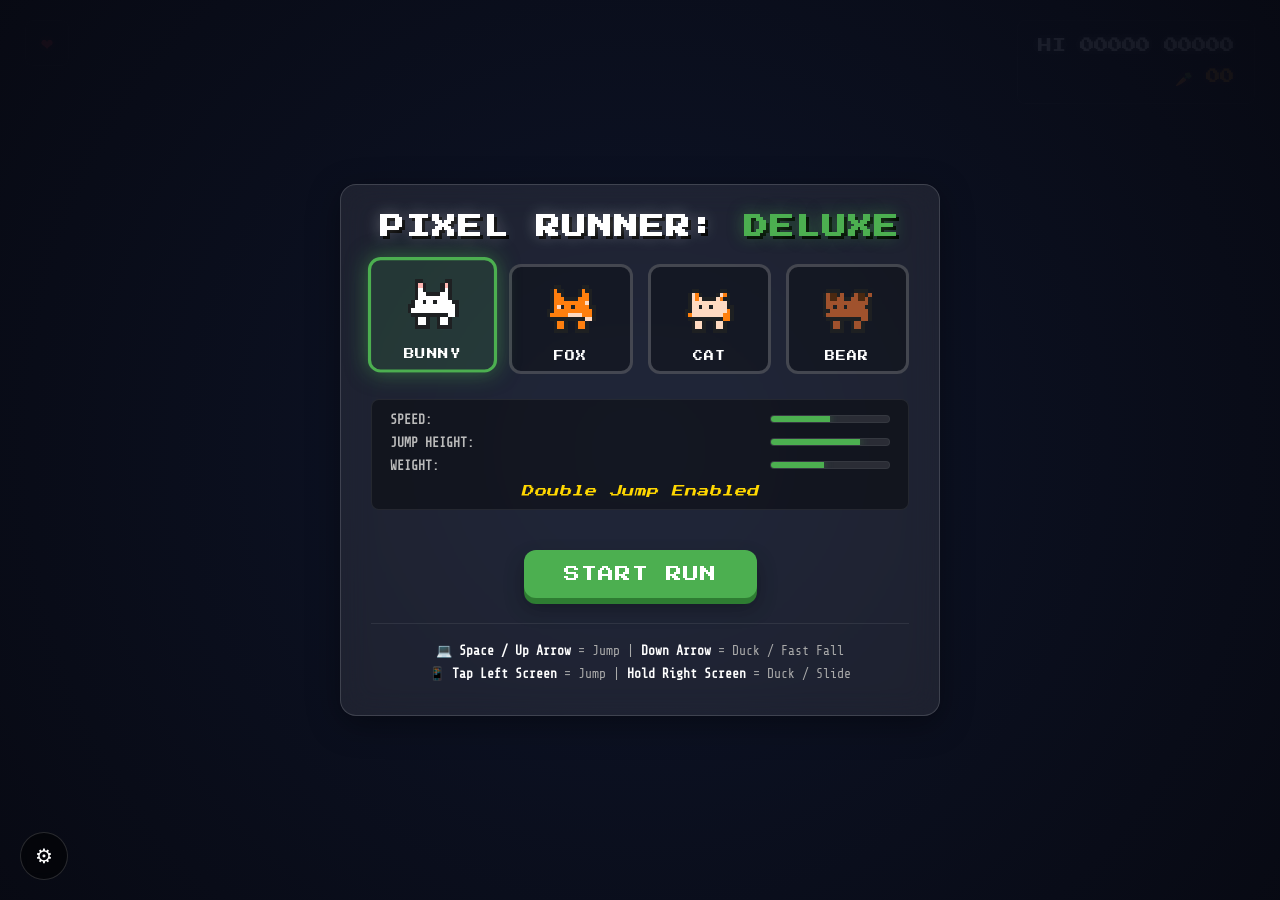
==== index.html @ fd2e6ce1 "Rename rabbit.html to index.html for root hosting" ====
<!DOCTYPE html>
<html lang="en">
<head>
    <meta charset="UTF-8">
    <meta name="viewport" content="width=device-width, initial-scale=1.0, maximum-scale=1.0, user-scalable=no">
    <title>Pixel Runner: Deluxe Edition</title>
    
    <!-- SEO Meta Tags -->
    <meta name="description" content="A premium 8-bit retro endless runner game with parallax depth, day/night cycles, synthesized retro sounds, and unique character abilities.">
    <meta name="keywords" content="retro game, pixel art, arcade, web audio api, parallax runner, HTML5 canvas">
    <meta name="author" content="Antigravity Team">
    
    <!-- Stylesheet -->
    <link rel="stylesheet" href="style.css">
</head>
<body>

    <!-- Game Engine Canvas -->
    <canvas id="gameCanvas"></canvas>

    <!-- UI Overlay Layer -->
    <div id="ui-layer">
        
        <!-- Hearts Lives Indicator -->
        <div id="lives-display">
            <span class="heart">❤</span>
        </div>

        <!-- High Score and Score Board -->
        <div id="score-board" class="retro-font">
            HI <span id="hi-score">00000</span> <span id="score">00000</span><br>
            <span id="carrot-display">🥕 <span id="carrot-count">00</span></span>
        </div>

        <!-- 1. START GAME SCREEN -->
        <div id="start-screen" class="screen">
            <div class="glass-panel">
                <h1 class="retro-font">PIXEL RUNNER: <span>DELUXE</span></h1>
                
                <div class="selector-container">
                    <div class="char-grid">
                        <div class="char-card selected" onclick="selectChar('bunny', this)">
                            <canvas id="menu-bunny" width="64" height="64"></canvas>
                            <div class="char-name retro-font">BUNNY</div>
                        </div>
                        <div class="char-card" onclick="selectChar('fox', this)">
                            <canvas id="menu-fox" width="64" height="64"></canvas>
                            <div class="char-name retro-font">FOX</div>
                        </div>
                        <div class="char-card" onclick="selectChar('cat', this)">
                            <canvas id="menu-cat" width="64" height="64"></canvas>
                            <div class="char-name retro-font">CAT</div>
                        </div>
                        <div class="char-card" onclick="selectChar('bear', this)">
                            <canvas id="menu-bear" width="64" height="64"></canvas>
                            <div class="char-name retro-font">BEAR</div>
                        </div>
                    </div>

                    <!-- Selected Character Stats Card -->
                    <div class="stats-panel">
                        <div class="stat-row">
                            <span class="stat-label">SPEED:</span>
                            <div class="stat-bar-container"><div id="stat-speed-bar" class="stat-bar"></div></div>
                        </div>
                        <div class="stat-row">
                            <span class="stat-label">JUMP HEIGHT:</span>
                            <div class="stat-bar-container"><div id="stat-jump-bar" class="stat-bar"></div></div>
                        </div>
                        <div class="stat-row">
                            <span class="stat-label">WEIGHT:</span>
                            <div class="stat-bar-container"><div id="stat-weight-bar" class="stat-bar"></div></div>
                        </div>
                        <div id="ability-text" class="ability-text retro-font">SPECIAL: Double Jump Enabled</div>
                    </div>
                </div>

                <button class="action-btn" onclick="startGame()">START RUN</button>
                
                <div class="controls-info">
                    💻 <strong>Space / Up Arrow</strong> = Jump | <strong>Down Arrow</strong> = Duck / Fast Fall<br>
                    📱 <strong>Tap Left Screen</strong> = Jump | <strong>Hold Right Screen</strong> = Duck / Slide
                </div>
            </div>
        </div>

        <!-- 2. GAME OVER OVERLAY SCREEN -->
        <div id="game-over-screen" class="screen">
            <div class="glass-panel" style="max-width: 450px;">
                <div id="game-over-text" class="retro-font">CRASHED!</div>
                
                <div class="stats-grid">
                    <div class="stat-box">
                        <div class="stat-box-label retro-font">FINAL SCORE</div>
                        <div id="go-score" class="stat-box-val retro-font">00000</div>
                    </div>
                    <div class="stat-box">
                        <div class="stat-box-label retro-font">CARROTS</div>
                        <div id="go-carrots" class="stat-box-val retro-font">00</div>
                    </div>
                </div>

                <button class="action-btn retry-btn" onclick="startGame()">TRY AGAIN</button>
            </div>
        </div>

        <!-- 3. CONFIGURATION DRAWER -->
        <button id="settings-toggle" title="Open Settings">⚙</button>
        <div id="settings-drawer">
            <div class="drawer-title retro-font">SETTINGS</div>
            <div class="drawer-row">
                <span class="retro-font" style="font-size: 10px;">SFX SOUNDS</span>
                <label class="switch">
                    <input type="checkbox" id="sfx-switch" checked>
                    <span class="slider"></span>
                </label>
            </div>
            <div class="drawer-row">
                <span class="retro-font" style="font-size: 10px;">MUSIC BGM</span>
                <label class="switch">
                    <input type="checkbox" id="bgm-switch">
                    <span class="slider"></span>
                </label>
            </div>
            <div class="controls-info">
                <strong>KEYBOARD CONTROLS:</strong><br>
                • Jump: Space or Up-Arrow<br>
                • Short-Hop: Release Space early<br>
                • Duck: Hold Down-Arrow<br><br>
                <strong>MOBILE TOUCH:</strong><br>
                • Left half: Jump<br>
                • Right half: Duck / Slide
            </div>
        </div>

    </div>

    <!-- Main Game Script -->
    <script src="game.js"></script>
</body>
</html>
---- style.css ----
/* -------------------------------------------------------------
   PIXEL RUNNER: DELUXE EDITION - STYLESHEET
   ------------------------------------------------------------- */

@import url('https://fonts.googleapis.com/css2?family=Press+Start+2P&family=Share+Tech+Mono&display=swap');

:root {
    --primary: #4CAF50;
    --primary-glow: rgba(76, 175, 80, 0.5);
    --secondary: #ff8c00;
    --secondary-glow: rgba(255, 140, 0, 0.5);
    --danger: #ff3b30;
    --bg-dark: rgba(13, 17, 23, 0.85);
    --glass-bg: rgba(255, 255, 255, 0.08);
    --glass-border: rgba(255, 255, 255, 0.15);
    --glass-glow: 0 8px 32px 0 rgba(0, 0, 0, 0.37);
    --text-color: #f0f0f0;
}

* {
    margin: 0;
    padding: 0;
    box-sizing: border-box;
    user-select: none;
    -webkit-user-select: none;
    touch-action: none;
}

body, html {
    width: 100vw;
    height: 100vh;
    background-color: #0c1020;
    color: var(--text-color);
    overflow: hidden;
    font-family: 'Share Tech Mono', monospace;
}

/* Canvas Styling */
#gameCanvas {
    display: block;
    width: 100vw;
    height: 100vh;
    image-rendering: pixelated;
    position: absolute;
    top: 0;
    left: 0;
    z-index: 1;
}

/* UI Overlay Layer */
#ui-layer {
    position: absolute;
    top: 0;
    left: 0;
    width: 100vw;
    height: 100vh;
    z-index: 2;
    pointer-events: none;
    display: flex;
    flex-direction: column;
}

/* 8-Bit Retro Titles & Labels */
.retro-font {
    font-family: 'Press Start 2P', monospace;
}

/* HUD / Scoreboard */
#score-board {
    position: absolute;
    top: 20px;
    right: 25px;
    font-size: 14px;
    color: #ffffff;
    text-align: right;
    line-height: 2.2;
    text-shadow: 0 0 10px rgba(255, 255, 255, 0.5), 2px 2px 0 #000;
    background: rgba(0, 0, 0, 0.4);
    padding: 10px 20px;
    border-radius: 8px;
    border: 1px solid rgba(255, 255, 255, 0.1);
    backdrop-filter: blur(4px);
    pointer-events: auto;
}

#score-board span {
    font-weight: bold;
}

#carrot-display {
    color: #ff9800;
    text-shadow: 0 0 8px rgba(255, 152, 0, 0.5), 1px 1px 0 #000;
}

/* Lives / Hearts Display */
#lives-display {
    position: absolute;
    top: 20px;
    left: 25px;
    display: flex;
    gap: 8px;
    background: rgba(0, 0, 0, 0.4);
    padding: 10px 15px;
    border-radius: 8px;
    border: 1px solid rgba(255, 255, 255, 0.1);
    backdrop-filter: blur(4px);
    pointer-events: auto;
}

.heart {
    font-size: 20px;
    color: var(--danger);
    filter: drop-shadow(0 0 5px rgba(255, 59, 48, 0.6));
    animation: heartPulse 1.5s infinite ease-in-out;
}

@keyframes heartPulse {
    0%, 100% { transform: scale(1); }
    50% { transform: scale(1.15); }
}

/* Screen Layouts */
.screen {
    position: absolute;
    top: 0;
    left: 0;
    width: 100vw;
    height: 100vh;
    display: flex;
    flex-direction: column;
    justify-content: center;
    align-items: center;
    background: radial-gradient(circle at center, rgba(16, 24, 48, 0.85) 0%, rgba(8, 10, 20, 0.96) 100%);
    pointer-events: auto;
    transition: opacity 0.3s ease, transform 0.3s ease;
    z-index: 10;
}

/* Frosted Glass Panels */
.glass-panel {
    background: var(--glass-bg);
    backdrop-filter: blur(15px);
    -webkit-backdrop-filter: blur(15px);
    border: 1px solid var(--glass-border);
    box-shadow: var(--glass-glow);
    border-radius: 16px;
    padding: 30px;
    max-width: 600px;
    width: 90%;
    text-align: center;
    animation: slideUp 0.5s cubic-bezier(0.175, 0.885, 0.32, 1.275);
}

@keyframes slideUp {
    from { transform: translateY(50px); opacity: 0; }
    to { transform: translateY(0); opacity: 1; }
}

h1 {
    font-size: 24px;
    color: #ffffff;
    margin-bottom: 25px;
    text-align: center;
    letter-spacing: 2px;
    text-shadow: 0 0 15px rgba(255, 255, 255, 0.3), 3px 3px 0px #000;
}

h1 span {
    color: var(--primary);
    text-shadow: 0 0 15px var(--primary-glow), 3px 3px 0px #000;
}

/* Character Selector */
.selector-container {
    display: flex;
    flex-direction: column;
    align-items: center;
    margin-bottom: 25px;
    width: 100%;
}

.char-grid {
    display: grid;
    grid-template-columns: repeat(4, 1fr);
    gap: 15px;
    margin-bottom: 20px;
    width: 100%;
}

.char-card {
    border: 3px solid rgba(255, 255, 255, 0.2);
    padding: 10px;
    cursor: pointer;
    display: flex;
    flex-direction: column;
    align-items: center;
    background: rgba(0, 0, 0, 0.3);
    border-radius: 12px;
    transition: all 0.2s cubic-bezier(0.175, 0.885, 0.32, 1.275);
}

.char-card:hover {
    border-color: rgba(255, 255, 255, 0.5);
    transform: translateY(-4px);
}

.char-card.selected {
    border: 3px solid var(--primary);
    background: rgba(76, 175, 80, 0.15);
    box-shadow: 0 0 20px var(--primary-glow);
    transform: scale(1.05) translateY(-4px);
}

.char-card canvas {
    image-rendering: pixelated;
    width: 64px;
    height: 64px;
    transition: transform 0.2s ease;
}

.char-card.selected canvas {
    animation: dance 0.6s infinite ease-in-out;
}

@keyframes dance {
    0%, 100% { transform: translateY(0); }
    50% { transform: translateY(-8px); }
}

.char-name {
    font-size: 10px;
    margin-top: 10px;
    color: #fff;
    letter-spacing: 1px;
}

/* Character Stats Box */
.stats-panel {
    background: rgba(0, 0, 0, 0.4);
    border: 1px solid rgba(255, 255, 255, 0.08);
    border-radius: 8px;
    width: 100%;
    padding: 12px 18px;
    margin-top: 5px;
    display: flex;
    flex-direction: column;
    gap: 8px;
}

.stat-row {
    display: flex;
    justify-content: space-between;
    align-items: center;
    font-size: 13px;
    color: #ccc;
}

.stat-label {
    font-family: 'Share Tech Mono', monospace;
    font-weight: bold;
    color: #bbb;
}

.stat-value {
    font-family: 'Share Tech Mono', monospace;
    color: #fff;
}

.stat-bar-container {
    width: 120px;
    height: 8px;
    background: rgba(255, 255, 255, 0.1);
    border-radius: 4px;
    overflow: hidden;
    border: 1px solid rgba(255, 255, 255, 0.05);
}

.stat-bar {
    height: 100%;
    background: var(--primary);
    box-shadow: 0 0 8px var(--primary-glow);
    transition: width 0.3s ease;
}

.ability-text {
    font-size: 12px;
    color: #ffd700;
    text-align: center;
    margin-top: 4px;
    font-style: italic;
    letter-spacing: 0.5px;
}

/* Glowing Buttons */
.action-btn {
    background-color: var(--primary);
    color: white;
    border: none;
    padding: 16px 40px;
    font-size: 16px;
    cursor: pointer;
    border-radius: 12px;
    margin-top: 15px;
    font-family: 'Press Start 2P', monospace;
    box-shadow: 0 6px 0 #2E7D32, 0 10px 20px rgba(0, 0, 0, 0.3);
    transition: all 0.1s ease;
    letter-spacing: 1px;
}

.action-btn:hover {
    box-shadow: 0 6px 0 #2E7D32, 0 0 20px var(--primary-glow);
}

.action-btn:active {
    transform: translateY(6px);
    box-shadow: 0 0 0 #2E7D32, 0 4px 10px rgba(0, 0, 0, 0.2);
}

.retry-btn {
    background-color: var(--secondary);
    box-shadow: 0 6px 0 #cc7000, 0 10px 20px rgba(0, 0, 0, 0.3);
}

.retry-btn:hover {
    box-shadow: 0 6px 0 #cc7000, 0 0 20px var(--secondary-glow);
}

.retry-btn:active {
    transform: translateY(6px);
    box-shadow: 0 0 0 #cc7000, 0 4px 10px rgba(0, 0, 0, 0.2);
}

/* Settings Drawer Trigger & Body */
#settings-toggle {
    position: absolute;
    bottom: 20px;
    left: 20px;
    width: 48px;
    height: 48px;
    border-radius: 50%;
    background: rgba(0, 0, 0, 0.5);
    border: 1px solid rgba(255, 255, 255, 0.15);
    backdrop-filter: blur(5px);
    cursor: pointer;
    z-index: 100;
    pointer-events: auto;
    display: flex;
    justify-content: center;
    align-items: center;
    font-size: 20px;
    color: white;
    transition: all 0.2s ease;
}

#settings-toggle:hover {
    background: rgba(255, 255, 255, 0.15);
    transform: rotate(45deg);
}

#settings-drawer {
    position: absolute;
    bottom: 80px;
    left: 20px;
    width: 280px;
    background: var(--bg-dark);
    backdrop-filter: blur(15px);
    -webkit-backdrop-filter: blur(15px);
    border: 1px solid var(--glass-border);
    box-shadow: var(--glass-glow);
    border-radius: 12px;
    padding: 20px;
    z-index: 99;
    pointer-events: auto;
    transform: translateY(20px);
    opacity: 0;
    pointer-events: none;
    transition: all 0.3s cubic-bezier(0.175, 0.885, 0.32, 1.275);
}

#settings-drawer.open {
    transform: translateY(0);
    opacity: 1;
    pointer-events: auto;
}

.drawer-title {
    font-size: 14px;
    margin-bottom: 15px;
    border-bottom: 1px solid rgba(255, 255, 255, 0.1);
    padding-bottom: 8px;
    color: #fff;
    letter-spacing: 1px;
}

.drawer-row {
    display: flex;
    justify-content: space-between;
    align-items: center;
    margin-bottom: 12px;
    font-size: 14px;
}

/* Custom Checkbox Toggle */
.switch {
    position: relative;
    display: inline-block;
    width: 44px;
    height: 22px;
}

.switch input {
    opacity: 0;
    width: 0;
    height: 0;
}

.slider {
    position: absolute;
    cursor: pointer;
    top: 0; left: 0; right: 0; bottom: 0;
    background-color: rgba(255, 255, 255, 0.1);
    transition: .3s;
    border-radius: 34px;
    border: 1px solid rgba(255, 255, 255, 0.15);
}

.slider:before {
    position: absolute;
    content: "";
    height: 14px;
    width: 14px;
    left: 3px;
    bottom: 3px;
    background-color: white;
    transition: .3s;
    border-radius: 50%;
}

input:checked + .slider {
    background-color: var(--primary);
}

input:checked + .slider:before {
    transform: translateX(22px);
}

/* Instructions / Controls Details */
.controls-info {
    font-size: 13px;
    color: #aaa;
    line-height: 1.8;
    text-align: center;
    margin-top: 25px;
    border-top: 1px solid rgba(255, 255, 255, 0.08);
    padding-top: 15px;
}

.controls-info strong {
    color: #fff;
}

/* Game Over Overlay */
#game-over-screen {
    display: none;
    opacity: 0;
}

#game-over-screen.active {
    display: flex;
    opacity: 1;
}

#game-over-text {
    font-size: 28px;
    color: var(--danger);
    margin-bottom: 20px;
    text-shadow: 0 0 15px rgba(255, 59, 48, 0.4), 3px 3px 0 #000;
    animation: blink 1s infinite alternate;
}

@keyframes blink {
    from { opacity: 0.8; transform: scale(0.98); }
    to { opacity: 1; transform: scale(1.02); }
}

.stats-grid {
    display: grid;
    grid-template-columns: 1fr 1fr;
    gap: 15px;
    width: 100%;
    margin-bottom: 20px;
}

.stat-box {
    background: rgba(0, 0, 0, 0.4);
    border: 1px solid rgba(255, 255, 255, 0.08);
    border-radius: 8px;
    padding: 10px;
}

.stat-box-label {
    font-size: 11px;
    color: #888;
    margin-bottom: 5px;
}

.stat-box-val {
    font-size: 18px;
    font-weight: bold;
    color: #fff;
}

/* Media Queries for Responsiveness */
@media (max-width: 800px) {
    #score-board {
        font-size: 11px;
        top: 15px;
        right: 15px;
        padding: 6px 12px;
    }
    #lives-display {
        top: 15px;
        left: 15px;
        padding: 6px 10px;
    }
    .heart {
        font-size: 16px;
    }
    h1 {
        font-size: 18px;
        margin-bottom: 15px;
    }
    .char-grid {
        grid-template-columns: repeat(4, 1fr);
        gap: 8px;
    }
    .char-card {
        padding: 6px;
    }
    .char-card canvas {
        width: 48px;
        height: 48px;
    }
    .char-name {
        font-size: 8px;
    }
    .stats-panel {
        padding: 8px 12px;
    }
    .stat-row {
        font-size: 12px;
    }
    .stat-bar-container {
        width: 80px;
    }
    .action-btn {
        padding: 12px 30px;
        font-size: 14px;
    }
    #game-over-text {
        font-size: 22px;
    }
}
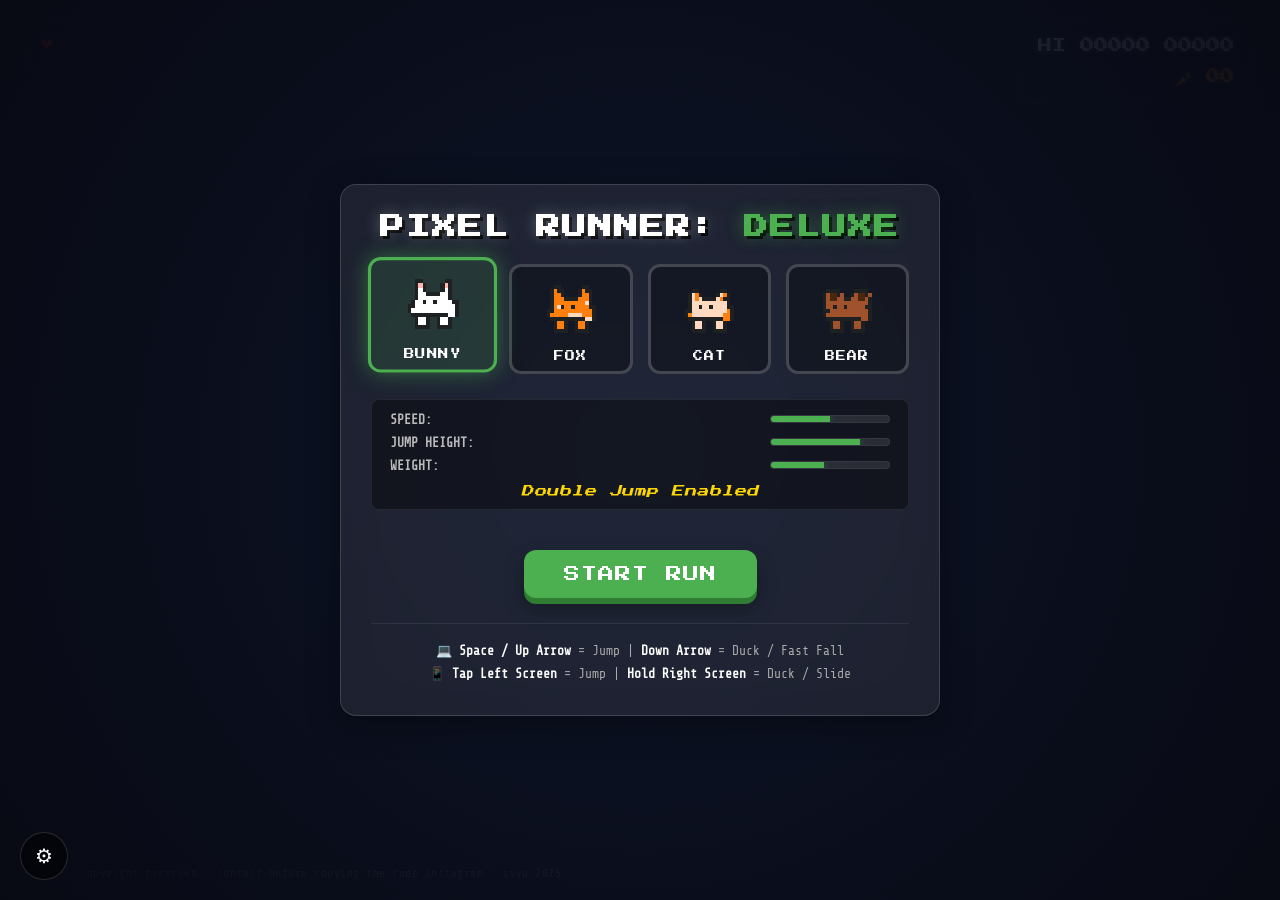
==== commit c45bb752: "Add copyright watermark to bottom-left corner" ====
--- a/index.html
+++ b/index.html
@@ -133,6 +133,9 @@
             </div>
         </div>
 
+        <!-- Watermark -->
+        <div class="watermark">copyright reserved . contact before copying the code instagram : rivu.2025</div>
+
     </div>
 
     <!-- Main Game Script -->
--- a/style.css
+++ b/style.css
@@ -561,3 +561,28 @@
         font-size: 22px;
     }
 }
+
+/* Watermark styling */
+.watermark {
+    position: absolute;
+    bottom: 20px;
+    left: 80px;
+    font-size: 11px;
+    color: rgba(255, 255, 255, 0.4);
+    font-family: 'Share Tech Mono', monospace;
+    pointer-events: none;
+    text-shadow: 1px 1px 2px rgba(0, 0, 0, 0.8);
+    z-index: 5;
+    letter-spacing: 0.5px;
+}
+
+@media (max-width: 800px) {
+    .watermark {
+        left: 20px;
+        bottom: 75px;
+        font-size: 9px;
+        color: rgba(255, 255, 255, 0.35);
+        max-width: 250px;
+        line-height: 1.3;
+    }
+}
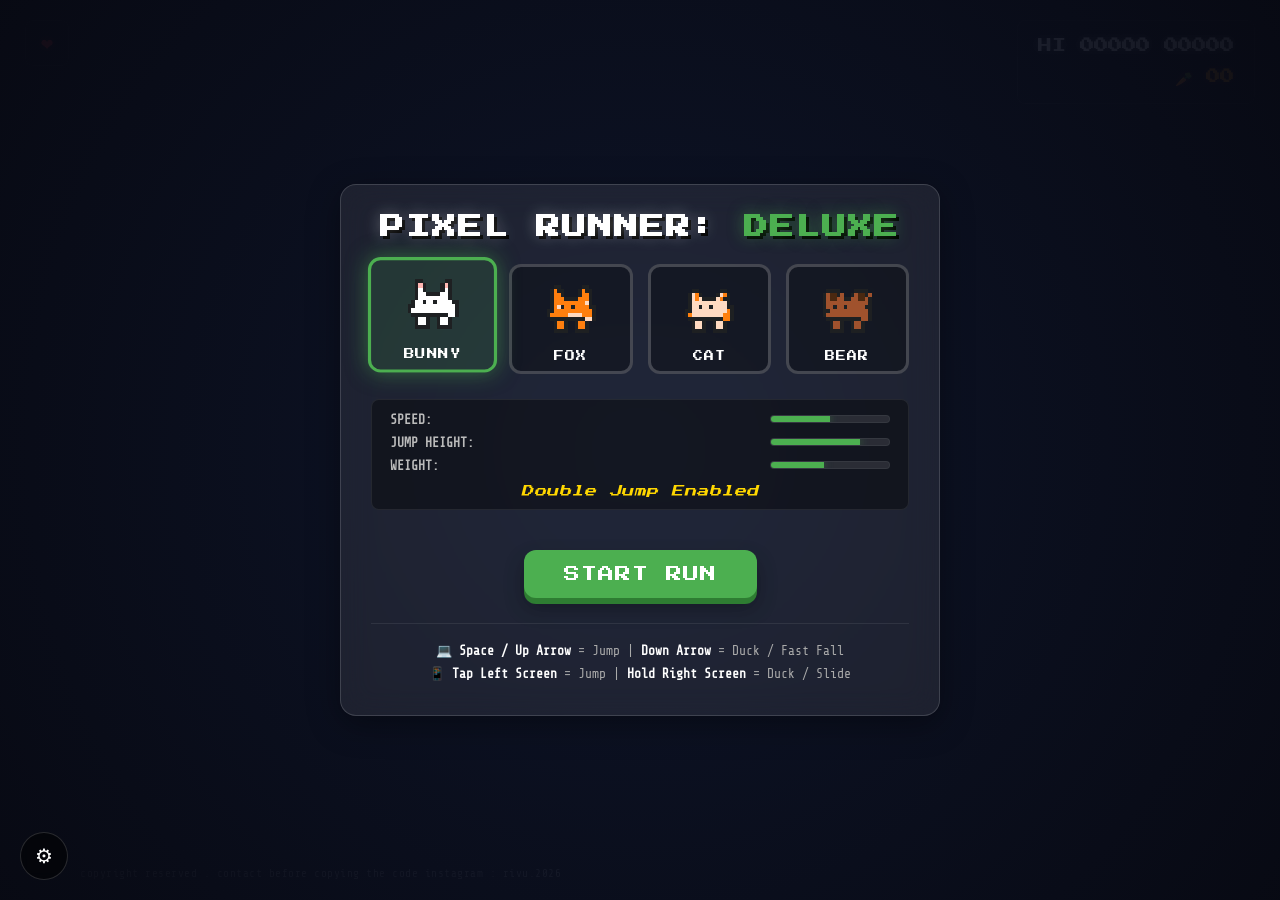
==== commit 86c43b1c: "Update instagram handle in watermark to @rivu.2026" ====
--- a/index.html
+++ b/index.html
@@ -134,7 +134,7 @@
         </div>
 
         <!-- Watermark -->
-        <div class="watermark">copyright reserved . contact before copying the code instagram : rivu.2025</div>
+        <div class="watermark">copyright reserved . contact before copying the code instagram : rivu.2026</div>
 
     </div>
 
